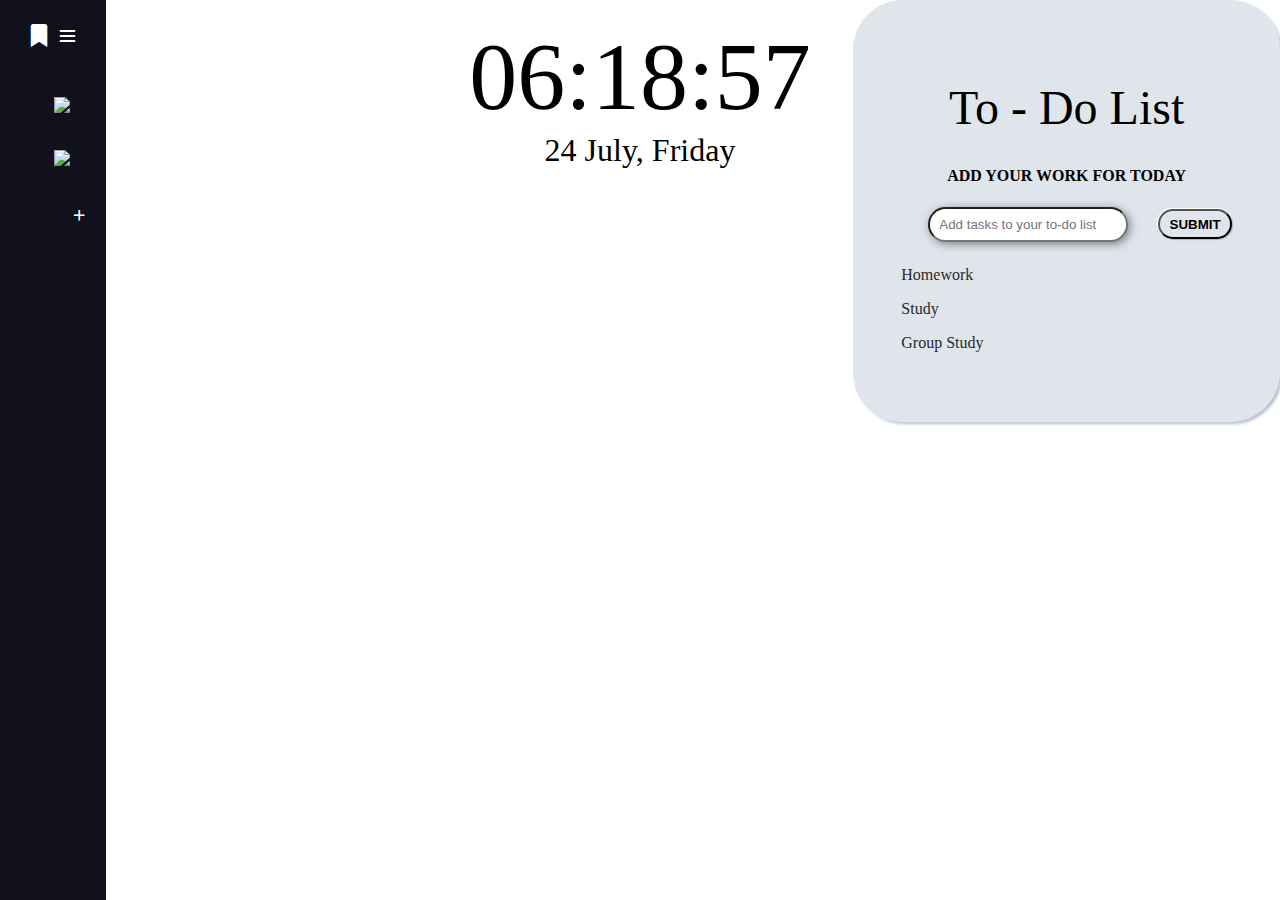
==== home/index.html @ 6bfe6a28 "Add files via upload" ====
<!DOCTYPE html>
<html>
    <head>
        <meta charset="UTF-8">
        <title>Home</title>
        <link rel="stylesheet" href="styles.css">
        <link href='https://unpkg.com/boxicons@2.0.7/css/boxicons.min.css' rel='stylesheet'>
    </head>
    <body>
        <div class="center-align">
            <div id="today">
                <p id="time">Current time (loading...)</p>
                <p id="date">Today's date (loading...)</p>
            </div>
        </div>
        <div class="right-align" id="todo-list-container">
            <div id="todo-list">
                <div id="todo-list-header" class="center-align">
                    <h1>To - Do List </h1>
                    <h4>Add your work for today</h4>
                </div>
                <div class="center-align">
                    <input type="text" placeholder="Add tasks to your to-do list">
                    <button class="btn">Submit</button>
                </div>
                <ul id="todo-list-entries" class="left-align">
                    <li class="todo-li">Homework</li>
                    <li class="todo-li">Study</li>
                    <li class="todo-li">Group Study</li>
                </ul>
            </div>
        </div>

        <div class="sidebar">
            <div class="logo-details">
            <i class='bx bxs-bookmark-star' ></i>
              <div class="logo_name">Favourites</div>
              <i class='bx bx-menu' id="favourites-btn"></i>
            </div>
            <ul class="nav-list">
              <li>
                <a id="add-fav">
                    <i class='bx bx-plus'></i>
                  <span class="links_name">Add More</span>
                </a>
                <span class="tooltip">Add More</span>
              </li>
            </ul>
        </div>

        <script src="script.js"></script>
    </body>
</html>
---- home/styles.css ----
body{
    overflow-y: hidden;
}

/**
    HOME PAGE CLOCK
**/
#time, #date{
    text-align: center;
    user-select: none;
}
#time{
    font-size: 600%;
    margin: 0;
}
#date{
    font-size: 200%;
    margin: 0;
}
#today{
    display: inline-block;
    width: 30%;
    margin-top: 1%;
}
.left-align{
    text-align: left;
}
.center-align{
    text-align: center;
}
.right-align{
    text-align: right;
}

/*
    TODO-LIST
*/
:root {
    --primary-color: #e0e5ec;
    --b-s-top-color: #ffffff;
    --b-s-bottom-color: #A1AFC3;
    --primary-text-color: #2a2a2b;
    --hover-text-color: #252525;
}
#todo-list {
    background-color: var(--primary-color);
    display: inline-block;
}
#todo-list {
    padding: 3em;
    box-shadow: -2px -2px 10px var(--b-s-top-color),
                2px 2px 3px var(--b-s-bottom-color);
    border-radius:  3.125em;
}
#todo-list h1{
        text-transform: capitalize;
        font-weight: 100;
        font-size: 3rem;
}
#todo-list h4{
        text-transform: uppercase;
        font-size: 1rem;
}
#todo-list ul {
    padding: 0;
    list-style: none;
}
#todo-list-container{
    position: absolute;
    right: 0;
    top: 0;
}
#todo-list-entries {
    max-height: 100px;
    overflow-y: scroll;
}
.todo-li{
    transition: 100ms ease-in-out;
    color: var(--primary-text-color);
    padding-top: .5em;
    padding-bottom: .5em;
}
.todo-li:hover{
    color: var(--hover-text-color);
    text-decoration: line-through;
    cursor: pointer;
}
.btn {
    text-transform: uppercase;
    font-weight: 700;
    padding: .4em .7em;
    background-color: var(--primary-color);
    box-shadow: -1px -1px 1px var(--b-s-top-color),
                1px 1px 1px var(--b-s-bottom-color);
    border-radius: 3.125em;
}
.btn:hover, .btn:focus {
    color: var(--hover-text-color);
    background-color: var(--b-s-bottom-color);
    box-shadow: none;
}
input {
    padding: .6em .7em;
    border-radius: 3.125em;
    margin: 0 2em;
    box-shadow: 2px 2px 10px #787c82 ;
    
}

/*
    SIDEBAR
*/
.sidebar{
    position: fixed;
    left: 0;
    top: 0;
    height: 100%;
    width: 78px;
    background: #11101D;
    padding: 6px 14px;
    z-index: 99;
    transition: all 0.5s ease;
    max-height: 100%;
}
.sidebar.open{
  width: 250px;
}
.sidebar .logo-details{
  height: 60px;
  display: flex;
  align-items: center;
  position: relative;
}
.sidebar .logo-details .icon{
  opacity: 0;
  transition: all 0.5s ease;
}
.sidebar .logo-details .logo_name{
  color: #fff;
  font-size: 20px;
  font-weight: 600;
  opacity: 0;
  transition: all 0.5s ease;
}
.sidebar.open .logo-details .icon,
.sidebar.open .logo-details .logo_name{
  opacity: 1;
}
.sidebar .logo-details #favourites-btn{
  position: absolute;
  top: 50%;
  right: 0;
  transform: translateY(-50%);
  font-size: 22px;
  transition: all 0.4s ease;
  font-size: 23px;
  text-align: center;
  cursor: pointer;
  transition: all 0.5s ease;
}
.sidebar.open .logo-details #favourites-btn{
  text-align: right;
}
.sidebar i{
  color: #fff;
  height: 60px;
  min-width: 50px;
  font-size: 28px;
  text-align: center;
  line-height: 60px;
}
.sidebar .nav-list{
  margin-top: 20px;
  height: 100%;
}
.sidebar li{
  position: relative;
  margin: 8px 0;
  list-style: none;
}
.sidebar li .tooltip{
  position: absolute;
  top: -20px;
  left: calc(100% + 15px);
  z-index: 3;
  background: #fff;
  box-shadow: 0 5px 10px rgba(0, 0, 0, 0.3);
  padding: 6px 12px;
  border-radius: 4px;
  font-size: 15px;
  font-weight: 400;
  opacity: 0;
  white-space: nowrap;
  pointer-events: none;
  transition: 0s;
}
.sidebar li:hover .tooltip{
  opacity: 1;
  pointer-events: auto;
  transition: all 0.4s ease;
  top: 50%;
  transform: translateY(-50%);
}
.sidebar.open li .tooltip{
  display: none;
}
.sidebar.open input{
  padding: 0 20px 0 50px;
  width: 100%;
}
.sidebar li a{
  display: flex;
  height: 100%;
  width: 100%;
  border-radius: 12px;
  align-items: center;
  text-decoration: none;
  transition: all 0.4s ease;
  background: #11101D;
}
.sidebar li a:hover{
  background: #FFF;
}
.sidebar li a .links_name{
  color: #fff;
  font-size: 15px;
  font-weight: 400;
  white-space: nowrap;
  opacity: 0;
  pointer-events: none;
  transition: 0.4s;
}
.sidebar.open li a .links_name{
  opacity: 1;
  pointer-events: auto;
}
.sidebar li a:hover .links_name,
.sidebar li a:hover i{
  transition: all 0.5s ease;
  color: #11101D;
}
.sidebar li i{
  height: 50px;
  line-height: 50px;
  font-size: 18px;
  border-radius: 12px;
}
.sidebar li.profile{
  position: fixed;
  height: 60px;
  width: 78px;
  left: 0;
  bottom: -8px;
  padding: 10px 14px;
  background: #1d1b31;
  transition: all 0.5s ease;
  overflow: hidden;
}
.sidebar.open li.profile{
  width: 250px;
}
.sidebar li .profile-details{
  display: flex;
  align-items: center;
  flex-wrap: nowrap;
}
.sidebar li{
  height: 45px;
  width: 45px;
  object-fit: cover;
  border-radius: 6px;
  margin-right: 10px;
}
.sidebar li.profile .name,
.sidebar li.profile .job{
  font-size: 15px;
  font-weight: 400;
  color: #fff;
  white-space: nowrap;
}
.sidebar li.profile .job{
  font-size: 12px;
}

.home-section{
  position: relative;
  background: #ffffff;
  min-height: 100vh;
  top: 0;
  left: 78px;
  width: calc(100% - 78px);
  transition: all 0.5s ease;
  z-index: 2;
}
.sidebar.open ~ .home-section{
  left: 250px;
  width: calc(100% - 250px);
}
.home-section .text{
  display: inline-block;
  color: #11101d;
  font-size: 25px;
  font-weight: 500;
  margin: 18px
}


.favicon-img{
    height: 50%;
}
.favourite-icon{
    text-align: center;
}

@media (max-width: 420px) {
    .sidebar li .tooltip{
      display: none;
    }
  }
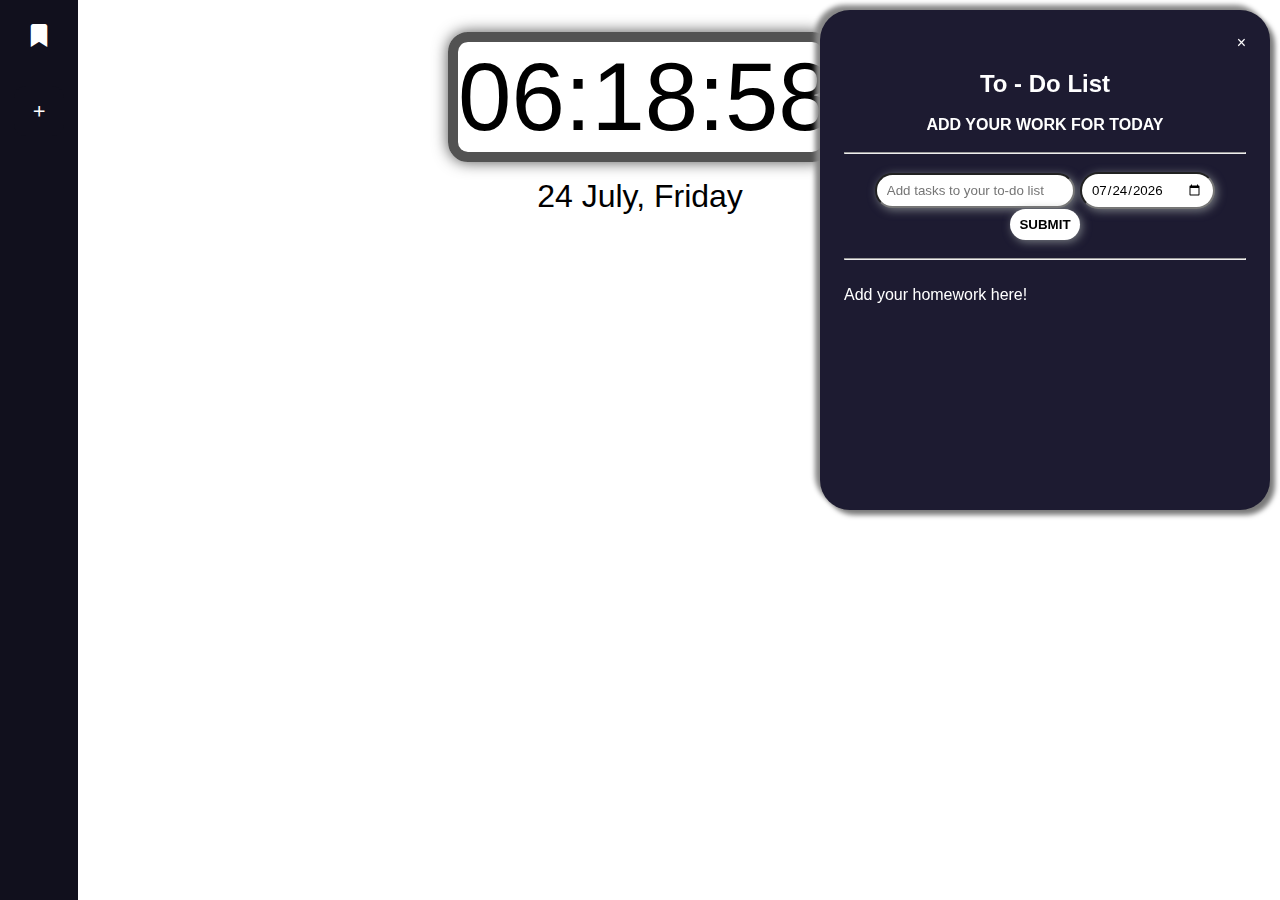
==== commit e910057a: "Add files via upload" ====
--- a/home/index.html
+++ b/home/index.html
@@ -1,53 +1,70 @@
 <!DOCTYPE html>
 <html>
-    <head>
-        <meta charset="UTF-8">
-        <title>Home</title>
-        <link rel="stylesheet" href="styles.css">
-        <link href='https://unpkg.com/boxicons@2.0.7/css/boxicons.min.css' rel='stylesheet'>
-    </head>
-    <body>
-        <div class="center-align">
-            <div id="today">
-                <p id="time">Current time (loading...)</p>
-                <p id="date">Today's date (loading...)</p>
-            </div>
+
+<head>
+  <meta charset="UTF-8">
+  <title>Home</title>
+  <link rel="stylesheet" href="styles.css">
+  <link href='https://unpkg.com/boxicons@2.0.7/css/boxicons.min.css' rel='stylesheet'>
+</head>
+  
+<button id="todo-open">&#9776; ToDo List</button>
+
+
+<body>
+    <div class="center-align">
+        <div id="today">
+            <p id="time">Current time (loading...)</p>
+            <p id="date">Today's date (loading...)</p>
         </div>
-        <div class="right-align" id="todo-list-container">
-            <div id="todo-list">
-                <div id="todo-list-header" class="center-align">
-                    <h1>To - Do List </h1>
-                    <h4>Add your work for today</h4>
-                </div>
-                <div class="center-align">
-                    <input type="text" placeholder="Add tasks to your to-do list">
-                    <button class="btn">Submit</button>
-                </div>
-                <ul id="todo-list-entries" class="left-align">
-                    <li class="todo-li">Homework</li>
-                    <li class="todo-li">Study</li>
-                    <li class="todo-li">Group Study</li>
-                </ul>
-            </div>
-        </div>
+    </div>
+  <div class="right-align" id="todo-list-container">
+    <div id="todo-list">
+      <a id="todo-close" >×</a>
+      
+      <div id="todo-list-header" class="center-align">
+        <br>
+        <h2>To - Do List </h2>
+        <br>
+        <h4>Add your work for today</h4>
+      
+      </div>
+        <br>
+        <hr>
+        <br>
+      <div class="center-align">
+        <input id="add-task" type="text" placeholder="Add tasks to your to-do list">
+        <input type="date" title="Due date" id="duedate" >
+        <button id="todo-btn" class="btn">Submit</button>
+ 
+      </div>
+        <br>
+        <hr>
+        <br>
+      <ul id="todo-list-entries" class="left-align">
+       
+        <li class="todo-li">Add your homework here!</li>
+      </ul>
+    </div>
+  </div>
+  
 
-        <div class="sidebar">
-            <div class="logo-details">
-            <i class='bx bxs-bookmark-star' ></i>
-              <div class="logo_name">Favourites</div>
-              <i class='bx bx-menu' id="favourites-btn"></i>
-            </div>
-            <ul class="nav-list">
-              <li>
-                <a id="add-fav">
-                    <i class='bx bx-plus'></i>
-                  <span class="links_name">Add More</span>
-                </a>
-                <span class="tooltip">Add More</span>
-              </li>
-            </ul>
-        </div>
+  <div class="sidebar">
+    <div class="logo-details">
+      <i class='bx bxs-bookmark-star'></i>
+    </div>
+    <ul class="nav-list">
+      <li>
+        <a id="add-fav">
+          <i class='bx bx-plus'></i>
+          <span class="links_name">Add More</span>
+        </a>
+        <span class="tooltip">Add More</span>
+      </li>
+    </ul>
+  </div>
 
-        <script src="script.js"></script>
-    </body>
-</html>+  <script src="script.js"></script>
+</body>
+
+</html>
--- a/home/styles.css
+++ b/home/styles.css
@@ -1,116 +1,163 @@
-body{
-    overflow-y: hidden;
-}
-
-/**
-    HOME PAGE CLOCK
-**/
-#time, #date{
+html, body {
+    height: 100%;
+    width: 100%;
+  }
+  body{
+      overflow-y: hidden;
+    min-width: 1000px;
+  }
+  .center-align{
+    text-align: center;
+  }
+  .left-align{
+    text-align: left;
+  }
+  .right-align{
+    text-align: right;
+  }  
+  /**
+      HOME PAGE CLOCK
+  **/
+  #time, #date{
     text-align: center;
     user-select: none;
 }
 #time{
     font-size: 600%;
     margin: 0;
+    border: 10px solid #525252;
+    border-radius: 20px;
+    box-shadow: 0 0 15px #525252;
 }
 #date{
     font-size: 200%;
-    margin: 0;
+    margin: 0.5em 0 0;
 }
 #today{
     display: inline-block;
     width: 30%;
     margin-top: 1%;
 }
-.left-align{
-    text-align: left;
-}
-.center-align{
-    text-align: center;
-}
-.right-align{
-    text-align: right;
-}
-
-/*
-    TODO-LIST
-*/
-:root {
-    --primary-color: #e0e5ec;
-    --b-s-top-color: #ffffff;
-    --b-s-bottom-color: #A1AFC3;
-    --primary-text-color: #2a2a2b;
-    --hover-text-color: #252525;
-}
-#todo-list {
-    background-color: var(--primary-color);
-    display: inline-block;
-}
-#todo-list {
-    padding: 3em;
-    box-shadow: -2px -2px 10px var(--b-s-top-color),
-                2px 2px 3px var(--b-s-bottom-color);
-    border-radius:  3.125em;
-}
-#todo-list h1{
-        text-transform: capitalize;
-        font-weight: 100;
-        font-size: 3rem;
-}
-#todo-list h4{
-        text-transform: uppercase;
-        font-size: 1rem;
-}
-#todo-list ul {
+  /*
+      TODO-LIST
+  */
+  :root {
+      --primary-color: #1d1b31;
+      --b-s-top-color: #ffffff;
+      --b-s-bottom-color: #ffffff;
+      --primary-text-color: #e3e3ee;
+      --hover-text-color: #f9f5f5;
+  }
+  #todo-list {
+      background-color: var(--primary-color);
+      display: inline-block;
+      
+  }
+  #todo-list {
+      padding: 1.5em;
+      border: 5px black;
+      height: 500px;
+      width: 450px;
+      border-radius: 30px;
+      color: white;
+      box-shadow: -5px -5px 5px #878787,
+                    5px 5px 5px #7a7a7a;;
+  
+    
+  }
+  #todo-list h1{
+          text-transform: capitalize; 
+          font-weight: 100;
+          font-size: 2rem;
+          color: white;
+  }
+  #todo-list h4{
+          text-transform: uppercase;
+          font-size: 1rem;
+          color: white;
+  }
+  #todo-list ul {
+      padding: 0;
+      list-style: none;
+  }
+  #todo-list-container{
+      position: fixed;
+      right: 10px;
+      top: 10px;
+        bottom: 10px;
+      transition: 0.5s;
+  }
+  #todo-list-entries {
+      
+      max-height: 50%;
+      overflow-y: scroll ;
+      
+  }
+  /* Position and style the close button (top right corner) */
+  .sidepanel .closebtn {
+    position: absolute;
+    top: 0;
+    right: 25px;
+    font-size: 36px;
+    margin-left: 50px;
+  }
+  
+  /* Style the button that is used to open the sidepanel */
+  .openbtn {
+    font-size: 20px;
+    cursor: pointer;
+    background-color: #111;
+    color: white;
+    padding: 10px 15px;
+    border: none;
+  }
+  .todo-li{
+      transition: 100ms ease-in-out;
+      color: white;
+      padding-top: .5em;
+      padding-bottom: .5em;
+      word-wrap: break-word;
+      
+  }
+  .todo-li:hover{
+      color: white;
+      text-decoration: line-through;
+      cursor: pointer;
+  }
+  .btn {
+      text-transform: uppercase;
+      color:black;
+      font-weight: 700;
+      padding: .6em .7em;
+      border: white;
+      background-color: white;
+      box-shadow: 2px 2px 10px #787c82;
+      border-radius: 3.125em;
+  }
+  .btn:hover{
+      box-shadow: 2px 2px 10px #aeb3ba ;
+  }
+  .btn:active{
+      box-shadow: 2px 2px 10px #d9dce0 ;
+    }
+  input {
+      padding: .6em .7em;
+      border-radius: 3.125em;
+      margin: 0;
+      box-shadow: 2px 2px 10px #787c82 ;
+      
+  }
+  
+  /*
+      SIDEBAR
+  */
+  *{ 
+    margin: 0;
     padding: 0;
-    list-style: none;
-}
-#todo-list-container{
-    position: absolute;
-    right: 0;
-    top: 0;
-}
-#todo-list-entries {
-    max-height: 100px;
-    overflow-y: scroll;
-}
-.todo-li{
-    transition: 100ms ease-in-out;
-    color: var(--primary-text-color);
-    padding-top: .5em;
-    padding-bottom: .5em;
-}
-.todo-li:hover{
-    color: var(--hover-text-color);
-    text-decoration: line-through;
-    cursor: pointer;
-}
-.btn {
-    text-transform: uppercase;
-    font-weight: 700;
-    padding: .4em .7em;
-    background-color: var(--primary-color);
-    box-shadow: -1px -1px 1px var(--b-s-top-color),
-                1px 1px 1px var(--b-s-bottom-color);
-    border-radius: 3.125em;
-}
-.btn:hover, .btn:focus {
-    color: var(--hover-text-color);
-    background-color: var(--b-s-bottom-color);
-    box-shadow: none;
-}
-input {
-    padding: .6em .7em;
-    border-radius: 3.125em;
-    margin: 0 2em;
-    box-shadow: 2px 2px 10px #787c82 ;
-    
-}
-
-/*
-    SIDEBAR
-*/
-.sidebar{
+    box-sizing: border-box;
+    font-family: "Poppins" , sans-serif;
+  }
+  .sidebar{
     position: fixed;
     left: 0;
     top: 0;
@@ -121,199 +168,199 @@
     z-index: 99;
     transition: all 0.5s ease;
     max-height: 100%;
-}
-.sidebar.open{
-  width: 250px;
-}
-.sidebar .logo-details{
-  height: 60px;
-  display: flex;
-  align-items: center;
-  position: relative;
-}
-.sidebar .logo-details .icon{
-  opacity: 0;
-  transition: all 0.5s ease;
-}
-.sidebar .logo-details .logo_name{
-  color: #fff;
-  font-size: 20px;
-  font-weight: 600;
-  opacity: 0;
-  transition: all 0.5s ease;
-}
-.sidebar.open .logo-details .icon,
-.sidebar.open .logo-details .logo_name{
-  opacity: 1;
-}
-.sidebar .logo-details #favourites-btn{
-  position: absolute;
-  top: 50%;
-  right: 0;
-  transform: translateY(-50%);
-  font-size: 22px;
-  transition: all 0.4s ease;
-  font-size: 23px;
-  text-align: center;
-  cursor: pointer;
-  transition: all 0.5s ease;
-}
-.sidebar.open .logo-details #favourites-btn{
-  text-align: right;
-}
-.sidebar i{
-  color: #fff;
-  height: 60px;
-  min-width: 50px;
-  font-size: 28px;
-  text-align: center;
-  line-height: 60px;
-}
-.sidebar .nav-list{
-  margin-top: 20px;
-  height: 100%;
-}
-.sidebar li{
-  position: relative;
-  margin: 8px 0;
-  list-style: none;
-}
-.sidebar li .tooltip{
-  position: absolute;
-  top: -20px;
-  left: calc(100% + 15px);
-  z-index: 3;
-  background: #fff;
-  box-shadow: 0 5px 10px rgba(0, 0, 0, 0.3);
-  padding: 6px 12px;
-  border-radius: 4px;
-  font-size: 15px;
-  font-weight: 400;
-  opacity: 0;
-  white-space: nowrap;
-  pointer-events: none;
-  transition: 0s;
-}
-.sidebar li:hover .tooltip{
-  opacity: 1;
-  pointer-events: auto;
-  transition: all 0.4s ease;
-  top: 50%;
-  transform: translateY(-50%);
-}
-.sidebar.open li .tooltip{
-  display: none;
-}
-.sidebar.open input{
-  padding: 0 20px 0 50px;
-  width: 100%;
-}
-.sidebar li a{
-  display: flex;
-  height: 100%;
-  width: 100%;
-  border-radius: 12px;
-  align-items: center;
-  text-decoration: none;
-  transition: all 0.4s ease;
-  background: #11101D;
-}
-.sidebar li a:hover{
-  background: #FFF;
-}
-.sidebar li a .links_name{
-  color: #fff;
-  font-size: 15px;
-  font-weight: 400;
-  white-space: nowrap;
-  opacity: 0;
-  pointer-events: none;
-  transition: 0.4s;
-}
-.sidebar.open li a .links_name{
-  opacity: 1;
-  pointer-events: auto;
-}
-.sidebar li a:hover .links_name,
-.sidebar li a:hover i{
-  transition: all 0.5s ease;
-  color: #11101D;
-}
-.sidebar li i{
-  height: 50px;
-  line-height: 50px;
-  font-size: 18px;
-  border-radius: 12px;
-}
-.sidebar li.profile{
-  position: fixed;
-  height: 60px;
-  width: 78px;
-  left: 0;
-  bottom: -8px;
-  padding: 10px 14px;
-  background: #1d1b31;
-  transition: all 0.5s ease;
-  overflow: hidden;
-}
-.sidebar.open li.profile{
-  width: 250px;
-}
-.sidebar li .profile-details{
-  display: flex;
-  align-items: center;
-  flex-wrap: nowrap;
-}
-.sidebar li{
-  height: 45px;
-  width: 45px;
-  object-fit: cover;
-  border-radius: 6px;
-  margin-right: 10px;
-}
-.sidebar li.profile .name,
-.sidebar li.profile .job{
-  font-size: 15px;
-  font-weight: 400;
-  color: #fff;
-  white-space: nowrap;
-}
-.sidebar li.profile .job{
-  font-size: 12px;
-}
-
-.home-section{
-  position: relative;
-  background: #ffffff;
-  min-height: 100vh;
-  top: 0;
-  left: 78px;
-  width: calc(100% - 78px);
-  transition: all 0.5s ease;
-  z-index: 2;
-}
-.sidebar.open ~ .home-section{
-  left: 250px;
-  width: calc(100% - 250px);
-}
-.home-section .text{
-  display: inline-block;
-  color: #11101d;
-  font-size: 25px;
-  font-weight: 500;
-  margin: 18px
-}
-
-
-.favicon-img{
-    height: 50%;
-}
-.favourite-icon{
+  }
+  .sidebar.open{
+    width: 250px;
+  }
+  .sidebar .logo-details{
+    height: 60px;
+    display: flex;
+    align-items: center;
+    position: relative;
+    
+  }
+  .sidebar .logo-details .icon{
+    opacity: 0;
+    transition: all 0.5s ease;
+  }
+  .sidebar .logo-details .logo_name{
+    color: #fff;
+    font-size: 20px;
+    font-weight: 600;
+    opacity: 0;
+    transition: all 0.5s ease;
+    
+  }
+  .sidebar.open .logo-details .icon,
+  .sidebar.open .logo-details .logo_name{
+    opacity: 1;
+  }
+  .sidebar .logo-details #btn{
+    position: absolute;
+    top: 50%;
+    right: 0;
+    transform: translateY(-50%);
+    font-size: 22px;
+    transition: all 0.4s ease;
+    font-size: 23px;
     text-align: center;
-}
-
-@media (max-width: 420px) {
+    cursor: pointer;
+    transition: all 0.5s ease;
+  }
+  .sidebar.open .logo-details #btn{
+    text-align: right;
+    
+  }
+  .sidebar i{
+    color: #fff;
+    height: 60px;
+    min-width: 50px;
+    font-size: 28px;
+    text-align: center;
+    line-height: 60px;
+  }
+  .sidebar .nav-list{
+    margin-top: 20px;
+    height: 100%;
+  }
+  .sidebar li{
+    position: relative
+    ;
+    margin: 8px 0;
+    list-style: none;
+  }
+  .sidebar li .tooltip{
+    position: absolute;
+    top: -20px;
+    left: calc(100% + 15px);
+    z-index: 3;
+    background: #fff;
+    box-shadow: 0 5px 10px rgba(0, 0, 0, 0.3);
+    padding: 6px 12px;
+    border-radius: 4px;
+    font-size: 15px;
+    font-weight: 400;
+    opacity: 0;
+    white-space: nowrap;
+    pointer-events: none;
+    transition: 0s;
+  }
+  .sidebar li:hover .tooltip{
+    opacity: 1;
+    pointer-events: auto;
+    transition: all 0.4s ease;
+    top: 50%;
+    transform: translateY(-50%);
+  }
+  .sidebar.open li .tooltip{
+    display: none;
+  }
+  .sidebar li a{
+    display: flex;
+    border-radius: 12px;
+    align-items: center;
+    text-decoration: none;
+    transition: all 0.4s ease;
+    background: #11101D;
+  }
+  .sidebar li a:hover{
+    background: #FFF;
+  }
+  .sidebar li a .links_name{
+    color: #fff;
+    font-size: 15px;
+    font-weight: 400;
+    white-space: nowrap;
+    opacity: 0;
+    pointer-events: none;
+    transition: 0.4s;
+  }
+  .sidebar.open li a .links_name{
+    opacity: 1;
+    pointer-events: auto;
+  }
+  .sidebar li a:hover .links_name,
+  .sidebar li a:hover i{
+    transition: all 0.5s ease;
+    color: #11101D;
+  }
+  .sidebar li i{
+    height: 50px;
+    line-height: 50px;
+    font-size: 18px;
+    border-radius: 12px;
+  }
+  .sidebar li.profile{
+    position: fixed;
+    height: 60px;
+    width: 78px;
+    left: 0;
+    bottom: -8px;
+    padding: 10px 14px;
+    background: #1d1b31;
+    transition: all 0.5s ease;
+    overflow: hidden;
+  }
+  
+  .sidebar li .profile-details{
+    align-items: center;
+    flex-wrap: nowrap;
+  }
+  .sidebar li img{
+    height: 30px;
+    width: 30px;
+    object-fit: cover;
+    border-radius: 6px;
+    margin-right: 10px;
+  
+    
+  }
+  .sidebar li.profile .name,
+  .sidebar li.profile .job{
+    font-size: 15px;
+    font-weight: 400;
+    color: #fff;
+    white-space: nowrap;
+  }
+  .sidebar li.profile .job{
+    font-size: 12px;
+  }
+  
+  .home-section{
+    position: relative;
+    background: #ffffff;
+    min-height: 100vh;
+    top: 0;
+    left: 78px;
+    width: calc(100% - 78px);
+    transition: all 0.5s ease;
+    z-index: 2;
+  }
+  .sidebar.open ~ .home-section{
+    left: 250px;
+    width: calc(100% - 250px);
+  }
+  .home-section .text{
+    display: inline-block;
+    color: #11101d;
+    font-size: 25px;
+    font-weight: 500;
+    margin: 18px
+  }
+  .favourite-icon{
+    margin-left: 10px;
+    width: 30px;
+    height: 30px;
+  }
+  img{
+    display: inline-block;
+    image-rendering:sharp;
+    
+  }
+  @media (max-width: 420px) {
     .sidebar li .tooltip{
       display: none;
     }
   }
+  
+  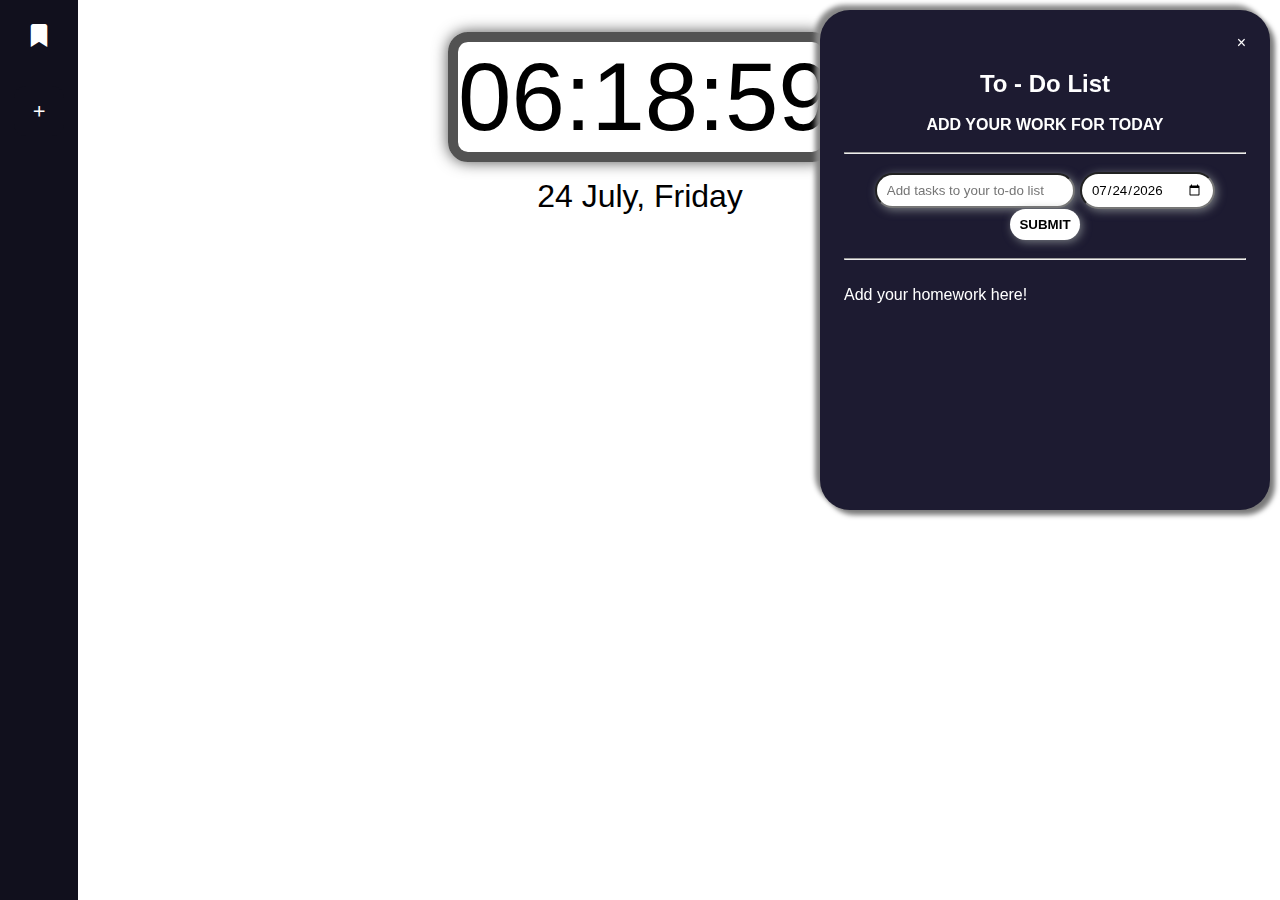
==== commit 213bc40b: "Add files via upload" ====
--- a/home/index.html
+++ b/home/index.html
@@ -63,6 +63,7 @@
       </li>
     </ul>
   </div>
+  <div id="favourite-delete-contextmenu">Delete</div>
 
   <script src="script.js"></script>
 </body>
--- a/home/styles.css
+++ b/home/styles.css
@@ -15,6 +15,9 @@
   .right-align{
     text-align: right;
   }  
+  .hide{
+    display: none !important;
+  }
   /**
       HOME PAGE CLOCK
   **/
@@ -363,4 +366,22 @@
     }
   }
   
+  #favourite-delete-contextmenu{
+    border-radius: 7.5px;
+    background-color: #111;
+    display: inline-block;
+    position: fixed;
+    font-size: 15px;
+    padding: 0.5em;
+    color: #FFF;
+    border: 1px solid #AAA;
+    cursor: pointer;
+    z-index: 100;
+  }
+  #favourite-delete-contextmenu:hover{
+    background-color: #333;
+  }
+  #favourite-delete-contextmenu:active{
+    background-color: #555;
+  }
   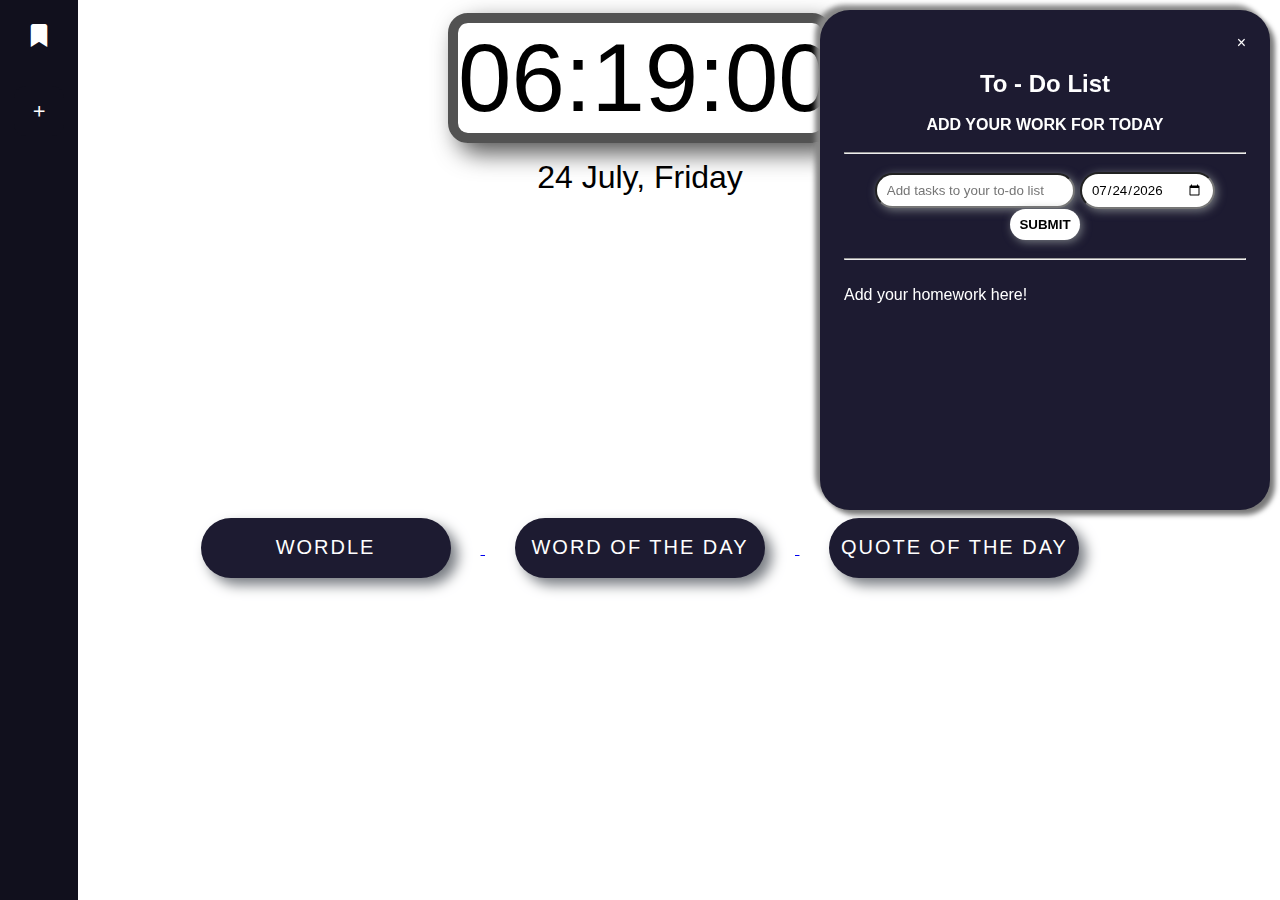
==== commit 5cf1af82: "PatchHomepage" ====
--- a/home/index.html
+++ b/home/index.html
@@ -8,7 +8,7 @@
   <link href='https://unpkg.com/boxicons@2.0.7/css/boxicons.min.css' rel='stylesheet'>
 </head>
   
-<button id="todo-open">&#9776; ToDo List</button>
+<button class="tdOpening">&#9776; ToDo List</button>
 
 
 <body>
@@ -64,6 +64,17 @@
     </ul>
   </div>
   <div id="favourite-delete-contextmenu">Delete</div>
+  <div class="buttons">
+    <a href='https://www.nytimes.com/games/wordle/index.html' target="_blank">
+      <button class="homebutton" >Wordle</button>
+    </a>
+    <a href='https://www.merriam-webster.com/word-of-the-day/calendar' target="_blank">
+      <button class="homebutton">Word of The Day</button>
+    </a>
+    <a href='https://www.forbes.com/quotes/' target="_blank">
+      <button class="homebutton">Quote Of The Day</button>
+    </a>
+  </div>
 
   <script src="script.js"></script>
 </body>
--- a/home/styles.css
+++ b/home/styles.css
@@ -30,7 +30,7 @@
     margin: 0;
     border: 10px solid #525252;
     border-radius: 20px;
-    box-shadow: 0 0 15px #525252;
+    box-shadow: 10px 10px 25px #525252;
 }
 #date{
     font-size: 200%;
@@ -105,15 +105,26 @@
     margin-left: 50px;
   }
   
-  /* Style the button that is used to open the sidepanel */
-  .openbtn {
-    font-size: 20px;
-    cursor: pointer;
-    background-color: #111;
-    color: white;
-    padding: 10px 15px;
-    border: none;
-  }
+ /* Style the button that is used to open the sidepanel */
+.tdOpening {
+  position: absolute;
+  text-transform: uppercase;
+  color:black;
+  top: 30px;
+  left: 1100px;
+  font-weight: 700;
+  padding: .6em .7em;
+  border: white;
+  background-color: white;
+  box-shadow: 5px 5px 13px #787c82;
+  border-radius: 3.125em;
+  cursor: pointer;
+}
+
+.tdOpening:hover {
+  background-color: rgb(61, 57, 57);
+  color:white;
+}   
   .todo-li{
       transition: 100ms ease-in-out;
       color: white;
@@ -384,4 +395,78 @@
   #favourite-delete-contextmenu:active{
     background-color: #555;
   }
-  + 
+  /* --------------------------------Buttons-----------------------------------*/
+
+*{
+  margin: 0;
+  padding: 0;
+  box-sizing: border-box;
+  font-family: 'Poppins', sans-serif;
+}
+html,body{
+  display: grid;
+  height: 100%;
+  place-items: right;
+  overflow: hidden;
+}
+
+.buttons{
+  display: block;
+  text-align: center;
+}
+.homebutton{
+/*   position:absolute; */
+  height: 60px;
+  width: 250px;
+  margin: 0 30px;
+  top: 200px;
+  left: 170px;
+  border-radius: 50px;
+  border: none;
+  outline: none;
+  background: #1d1b31;
+  color: #fff;
+  font-size: 20px;
+  font-weight: 500;
+  letter-spacing: 2px;
+  text-transform: uppercase;
+  cursor: pointer;
+  transition: background 0.5s;
+  box-shadow: 7px 7px 13px #787c82;
+}
+.homebutton:hover{
+  background: linear-gradient(90deg, #71f97a, #098500, #03e229, #71f973);
+  background-size: 400%;
+}
+.homebutton:last-child:before{
+  content: '';
+  position: relative; 
+  background: inherit;
+  top: -5px;
+  right: -5px;
+  bottom: -5px;
+  left: -5px; 
+  border-radius: 50px;
+  filter: blur(20px);
+  opacity: 0;
+  transition: opacity 0.5s;
+}
+.homebutton:hover:before{
+  opacity: 1;
+  z-index: -1;
+  box-shadow: 15px 15px ;
+}
+.homebutton:hover{
+  z-index: 1;
+  animation: glow 8s linear infinite;
+}
+
+@keyframes glow {
+  0%{
+    background-position: 0%;
+  }
+  100%{
+    background-position: 400%;
+  }
+}
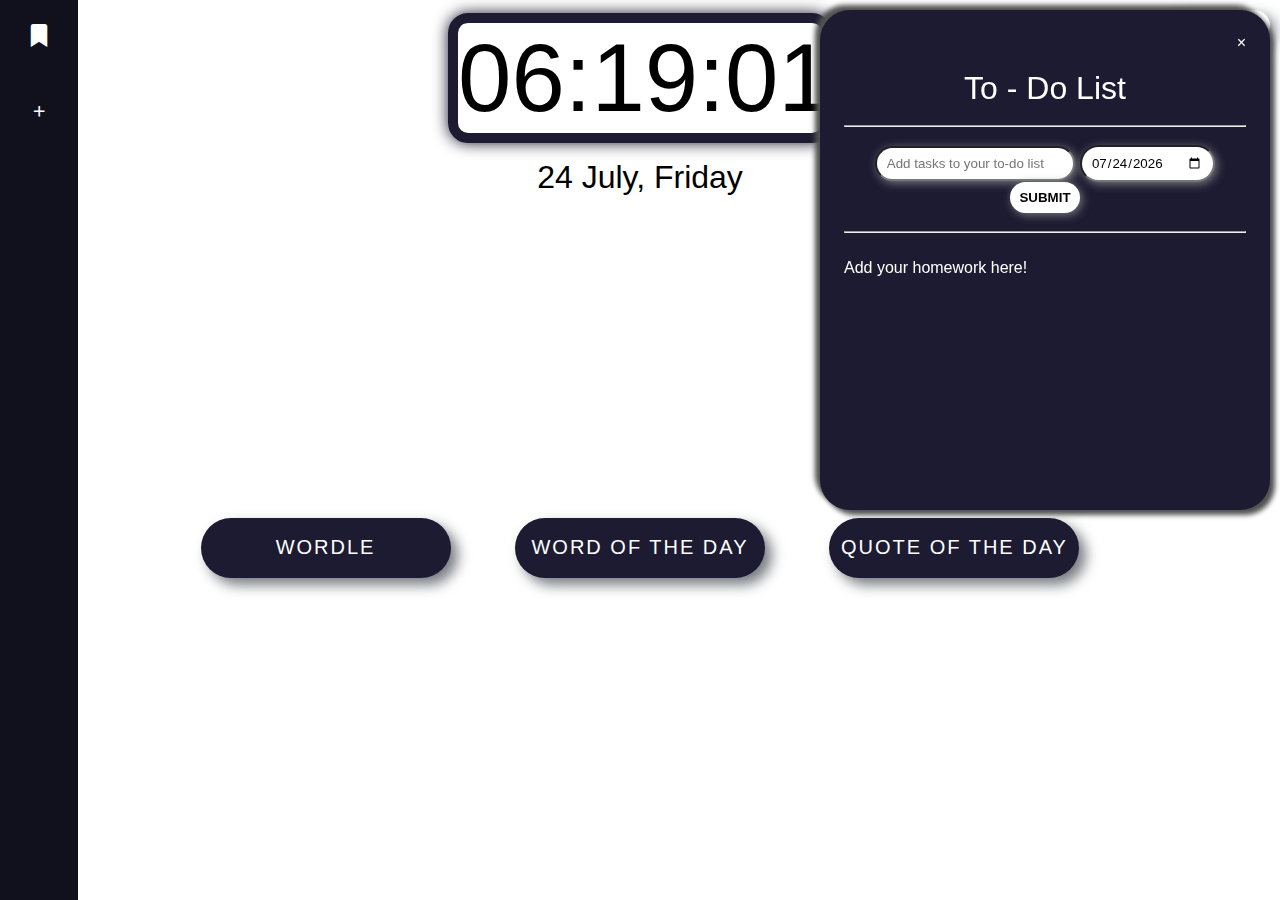
==== commit 328edd51: "Version 1.0" ====
--- a/home/index.html
+++ b/home/index.html
@@ -24,9 +24,7 @@
       
       <div id="todo-list-header" class="center-align">
         <br>
-        <h2>To - Do List </h2>
-        <br>
-        <h4>Add your work for today</h4>
+        <h1>To - Do List </h1>
       
       </div>
         <br>
@@ -79,4 +77,4 @@
   <script src="script.js"></script>
 </body>
 
-</html>
+</html>--- a/home/styles.css
+++ b/home/styles.css
@@ -1,9 +1,7 @@
-html, body {
-    height: 100%;
-    width: 100%;
-  }
+
   body{
-      overflow-y: hidden;
+    overflow-y: hidden;
+    overflow-x: scroll;
     min-width: 1000px;
   }
   .center-align{
@@ -26,11 +24,11 @@
     user-select: none;
 }
 #time{
-    font-size: 600%;
-    margin: 0;
-    border: 10px solid #525252;
-    border-radius: 20px;
-    box-shadow: 10px 10px 25px #525252;
+  font-size: 600%;
+  margin: 0;
+  border: 10px solid #1d1b31;
+  border-radius: 20px;
+  box-shadow: 0 0 15px #1d1b31;
 }
 #date{
     font-size: 200%;
@@ -63,8 +61,8 @@
       width: 450px;
       border-radius: 30px;
       color: white;
-      box-shadow: -5px -5px 5px #878787,
-                    5px 5px 5px #7a7a7a;;
+            box-shadow: -5px -5px 5px #525252,
+                    5px 5px 5px  #525252;;
   
     
   }
@@ -87,12 +85,12 @@
       position: fixed;
       right: 10px;
       top: 10px;
-        bottom: 10px;
+      bottom: 10px;
       transition: 0.5s;
   }
   #todo-list-entries {
       
-      max-height: 50%;
+      max-height: 60%;
       overflow-y: scroll ;
       
   }
@@ -110,8 +108,8 @@
   position: absolute;
   text-transform: uppercase;
   color:black;
-  top: 30px;
-  left: 1100px;
+  right: 10px;
+  top: 10px;
   font-weight: 700;
   padding: .6em .7em;
   border: white;
@@ -414,6 +412,9 @@
 .buttons{
   display: block;
   text-align: center;
+}
+.buttons a{
+  text-decoration: none;
 }
 .homebutton{
 /*   position:absolute; */
@@ -469,4 +470,4 @@
   100%{
     background-position: 400%;
   }
-}
+}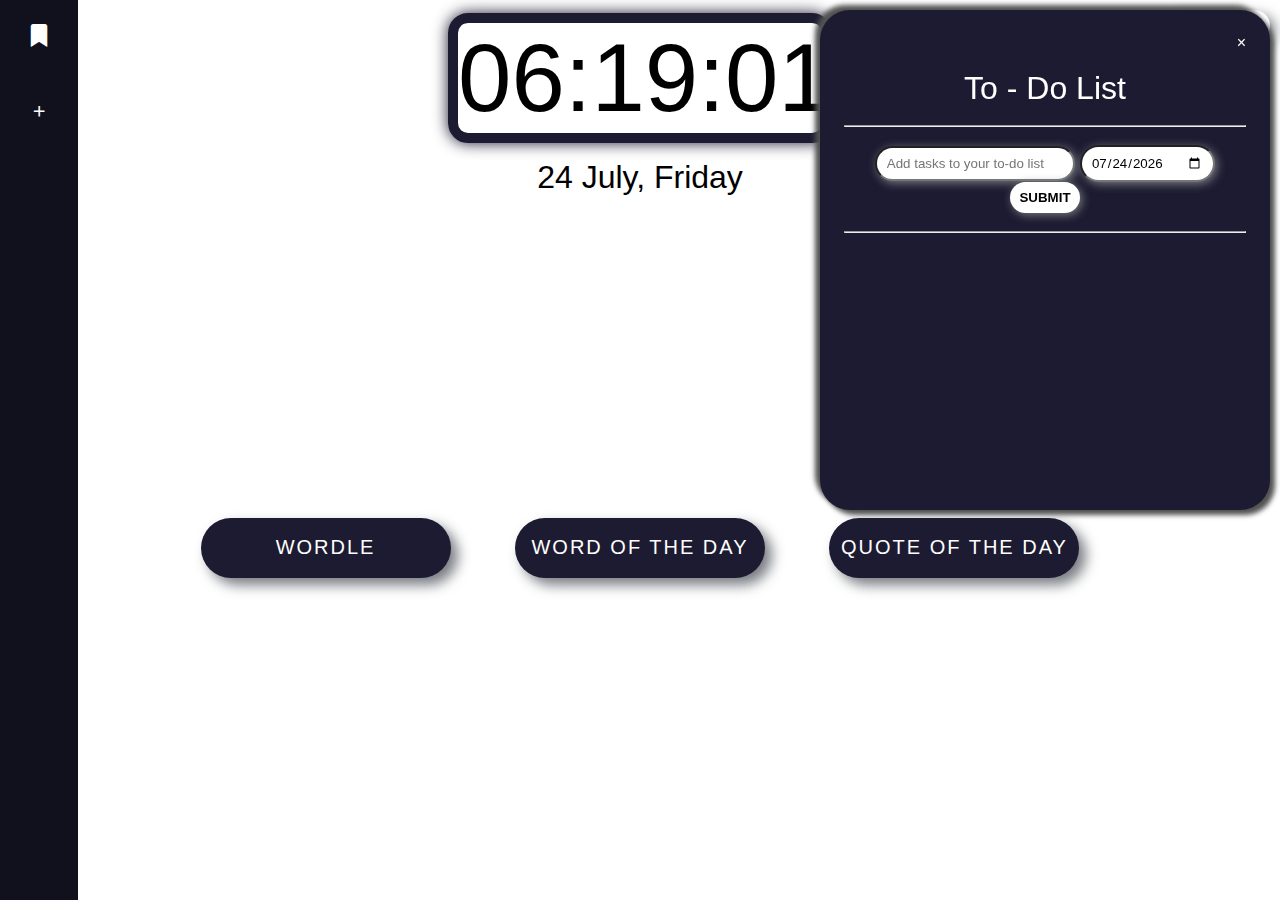
==== commit d7e0dde6: "Version 1.0" ====
--- a/home/index.html
+++ b/home/index.html
@@ -40,8 +40,6 @@
         <hr>
         <br>
       <ul id="todo-list-entries" class="left-align">
-       
-        <li class="todo-li">Add your homework here!</li>
       </ul>
     </div>
   </div>
